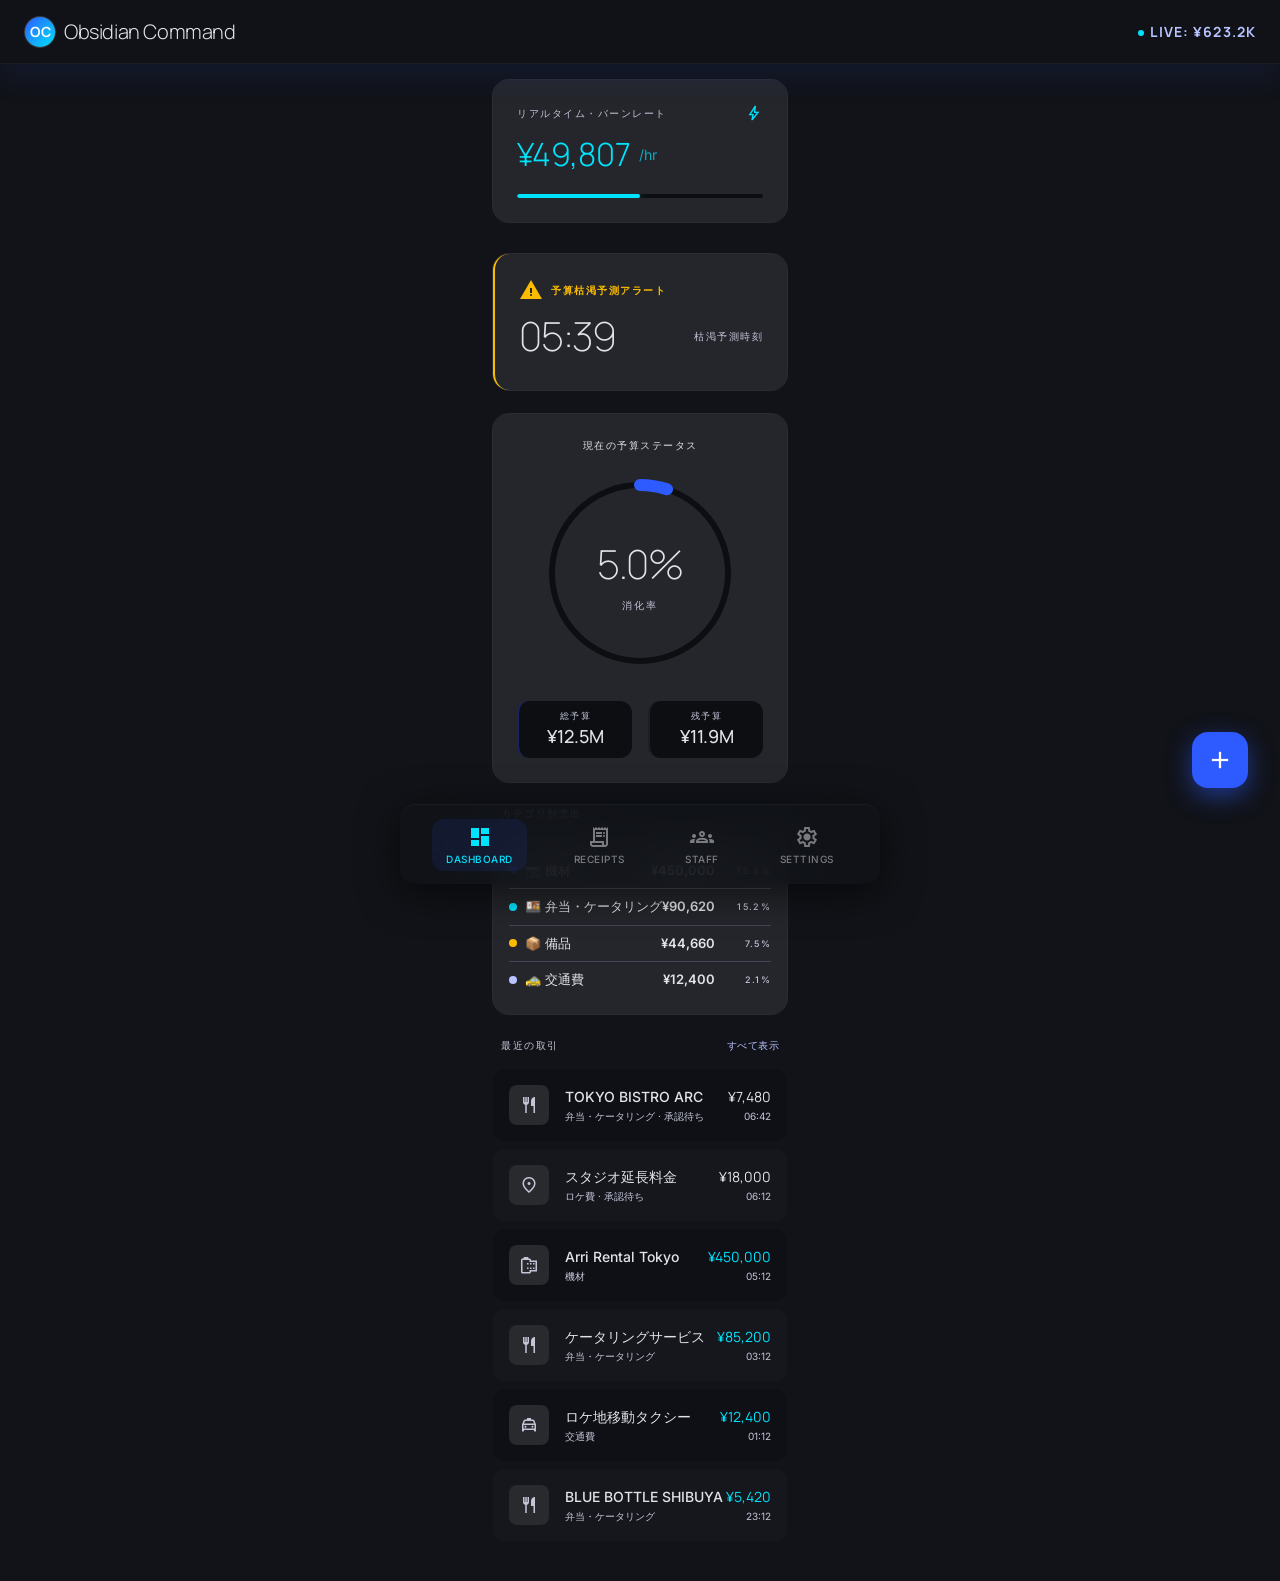
==== index.html @ d2652de2 "Initial commit: Burn Rate Tracker" ====
<!DOCTYPE html>
<html lang="ja">
<head>
  <meta charset="utf-8">
  <meta name="viewport" content="width=device-width, initial-scale=1.0, viewport-fit=cover">
  <title>Obsidian Command | バーンレート・トラッカー</title>
  <meta name="description" content="映像制作PM向けリアルタイム・バーンレート・トラッカー。撮影現場の小口現金・領収書をリアルタイム管理。">
  <meta name="theme-color" content="#111318">
  <meta name="apple-mobile-web-app-capable" content="yes">
  <meta name="apple-mobile-web-app-status-bar-style" content="black-translucent">

  <!-- Fonts -->
  <link rel="preconnect" href="https://fonts.googleapis.com">
  <link rel="preconnect" href="https://fonts.gstatic.com" crossorigin>
  <link href="https://fonts.googleapis.com/css2?family=Manrope:wght@200;300;400;500;600;700;800&family=Inter:wght@300;400;500;600;700&display=swap" rel="stylesheet">
  <link href="https://fonts.googleapis.com/css2?family=Material+Symbols+Outlined:opsz,wght,FILL,GRAD@20..48,100..700,0..1,-50..200&display=swap" rel="stylesheet">

  <link rel="stylesheet" href="style.css">
</head>
<body>
  <div class="app-shell">

    <!-- ===== Header ===== -->
    <header class="app-header" id="app-header">
      <div class="app-header__brand">
        <div class="app-header__avatar">
          <div style="width:100%;height:100%;background:linear-gradient(135deg,#2e5bff,#00e3fd);display:flex;align-items:center;justify-content:center;font-family:var(--font-headline);font-weight:700;font-size:14px;color:white;">OC</div>
        </div>
        <h1 class="app-header__title">Obsidian Command</h1>
      </div>
      <div class="app-header__live" id="header-live-total">
        LIVE: ¥0
      </div>
    </header>

    <!-- ===== Main Content ===== -->
    <main class="app-main" id="app-main">

      <!-- Dashboard Screen -->
      <section class="screen active" id="screen-dashboard"></section>

      <!-- Receipts Screen -->
      <section class="screen" id="screen-receipts"></section>

      <!-- Staff Screen -->
      <section class="screen" id="screen-staff"></section>

      <!-- Settings Screen -->
      <section class="screen" id="screen-settings"></section>

    </main>

    <!-- ===== FAB (Quick Add) ===== -->
    <button class="fab" id="fab-quick-add" aria-label="クイック追加">
      <span class="material-symbols-outlined">add</span>
    </button>

    <!-- ===== Quick Add Modal ===== -->
    <div class="modal-overlay" id="modal-quick-add">
      <div class="modal-content">
        <div class="modal-handle"></div>
        <div class="modal-header">
          <h2 class="text-headline">クイック支出入力</h2>
          <button class="btn--icon" id="modal-quick-close">
            <span class="material-symbols-outlined">close</span>
          </button>
        </div>
        <div class="space-y">
          <div class="form-group">
            <label class="form-label">
              <span class="material-symbols-outlined" style="font-size:14px;">payments</span>
              金額 (¥)
            </label>
            <input type="number" class="form-input form-input--lg" id="quick-amount" placeholder="0" inputmode="numeric">
          </div>
          <div class="form-group">
            <label class="form-label">店名・内容</label>
            <input type="text" class="form-input" id="quick-merchant" placeholder="例: カフェ、タクシー代">
          </div>
          <div class="form-group">
            <label class="form-label">カテゴリ</label>
            <div class="flex gap-sm" style="flex-wrap:wrap;" id="quick-categories">
              <button class="chip chip--success quick-cat active" data-cat="food">🍱 弁当・ケータリング</button>
              <button class="chip quick-cat" data-cat="transport">🚕 交通費</button>
              <button class="chip quick-cat" data-cat="equipment">📷 機材</button>
              <button class="chip quick-cat" data-cat="supplies">📦 備品</button>
              <button class="chip quick-cat" data-cat="venue">🏢 ロケ費</button>
              <button class="chip quick-cat" data-cat="other">📝 その他</button>
            </div>
          </div>
          <div class="form-group">
            <label class="form-label">スタッフ</label>
            <select class="form-input" id="quick-staff" style="font-size:0.875rem;">
              <option value="">-- PM直接 --</option>
            </select>
          </div>
          <button class="btn btn--primary mt-md" id="quick-submit">
            <span class="material-symbols-outlined" style="font-size:18px;">check_circle</span>
            記録する
          </button>
        </div>
      </div>
    </div>

    <!-- ===== Toast ===== -->
    <div class="toast" id="toast">
      <div class="flex items-center gap-sm">
        <span class="material-symbols-outlined color-secondary" id="toast-icon">check_circle</span>
        <span class="text-body" id="toast-message">保存しました</span>
      </div>
    </div>

    <!-- ===== Bottom Navigation ===== -->
    <nav class="nav-bottom" id="nav-bottom">
      <button class="nav-bottom__item active" data-screen="dashboard" id="nav-dashboard">
        <span class="material-symbols-outlined">dashboard</span>
        <span class="nav-bottom__label">Dashboard</span>
      </button>
      <button class="nav-bottom__item" data-screen="receipts" id="nav-receipts">
        <span class="material-symbols-outlined">receipt_long</span>
        <span class="nav-bottom__label">Receipts</span>
      </button>
      <button class="nav-bottom__item" data-screen="staff" id="nav-staff">
        <span class="material-symbols-outlined">groups</span>
        <span class="nav-bottom__label">Staff</span>
      </button>
      <button class="nav-bottom__item" data-screen="settings" id="nav-settings">
        <span class="material-symbols-outlined">settings</span>
        <span class="nav-bottom__label">Settings</span>
      </button>
    </nav>

  </div>

  <!-- Scripts -->
  <script src="store.js"></script>
  <script src="screens/dashboard.js"></script>
  <script src="screens/receipts.js"></script>
  <script src="screens/staff.js"></script>
  <script src="screens/settings.js"></script>
  <script src="app.js"></script>
</body>
</html>
---- style.css ----
/* ============================================================
   Obsidian Command - デザインシステム
   リアルタイム・バーンレート・トラッカー
   ============================================================ */

/* --- Google Fonts は index.html で読み込み --- */

/* ============================================================
   CSS Custom Properties (Design Tokens)
   ============================================================ */
:root {
  /* Surface hierarchy */
  --surface: #111318;
  --surface-dim: #111318;
  --surface-bright: #37393e;
  --surface-container-lowest: #0c0e12;
  --surface-container-low: #1a1c20;
  --surface-container: #1e2024;
  --surface-container-high: #282a2e;
  --surface-container-highest: #333539;
  --surface-variant: #333539;

  /* Primary */
  --primary: #b8c3ff;
  --primary-container: #2e5bff;
  --primary-fixed: #dde1ff;
  --primary-fixed-dim: #b8c3ff;
  --on-primary: #002388;
  --on-primary-container: #efefff;
  --on-primary-fixed: #001356;
  --on-primary-fixed-variant: #0035be;
  --inverse-primary: #124af0;

  /* Secondary (Cyan) */
  --secondary: #bdf4ff;
  --secondary-container: #00e3fd;
  --secondary-fixed: #9cf0ff;
  --secondary-fixed-dim: #00daf3;
  --on-secondary: #00363d;
  --on-secondary-container: #00616d;
  --on-secondary-fixed: #001f24;
  --on-secondary-fixed-variant: #004f58;

  /* Tertiary (Gold/Warning) */
  --tertiary: #fbbc00;
  --tertiary-container: #8c6700;
  --tertiary-fixed: #ffdfa0;
  --tertiary-fixed-dim: #fbbc00;
  --on-tertiary: #402d00;
  --on-tertiary-container: #ffeed3;
  --on-tertiary-fixed: #261a00;
  --on-tertiary-fixed-variant: #5c4300;

  /* Error */
  --error: #ffb4ab;
  --error-container: #93000a;
  --on-error: #690005;
  --on-error-container: #ffdad6;

  /* Neutral */
  --on-surface: #e2e2e8;
  --on-surface-variant: #c4c5d9;
  --on-background: #e2e2e8;
  --background: #111318;
  --outline: #8e90a2;
  --outline-variant: #434656;
  --inverse-surface: #e2e2e8;
  --inverse-on-surface: #2f3035;
  --surface-tint: #b8c3ff;

  /* Typography */
  --font-headline: 'Manrope', system-ui, sans-serif;
  --font-body: 'Inter', system-ui, sans-serif;
  --font-label: 'Inter', system-ui, sans-serif;

  /* Spacing */
  --space-xs: 4px;
  --space-sm: 8px;
  --space-md: 16px;
  --space-lg: 24px;
  --space-xl: 32px;
  --space-2xl: 48px;

  /* Radius */
  --radius-sm: 4px;
  --radius-md: 8px;
  --radius-lg: 12px;
  --radius-xl: 16px;
  --radius-full: 9999px;

  /* Transitions */
  --transition-fast: 150ms cubic-bezier(0.4, 0, 0.2, 1);
  --transition-normal: 250ms cubic-bezier(0.4, 0, 0.2, 1);
  --transition-slow: 400ms cubic-bezier(0.4, 0, 0.2, 1);

  /* Shadows */
  --shadow-glow-primary: 0 0 20px rgba(46, 91, 255, 0.3);
  --shadow-glow-secondary: 0 0 12px rgba(0, 227, 253, 0.4);
  --shadow-glow-tertiary: 0 0 12px rgba(251, 188, 0, 0.3);
  --shadow-nav: 0 -8px 24px rgba(0, 0, 0, 0.5);
  --shadow-header: 0 12px 32px rgba(46, 91, 255, 0.1);

  /* Z-index */
  --z-nav: 50;
  --z-header: 50;
  --z-modal: 100;
  --z-toast: 200;
}

/* ============================================================
   Reset & Base
   ============================================================ */
*, *::before, *::after {
  box-sizing: border-box;
  margin: 0;
  padding: 0;
}

html {
  font-size: 16px;
  -webkit-text-size-adjust: 100%;
  -webkit-font-smoothing: antialiased;
  -moz-osx-font-smoothing: grayscale;
}

body {
  font-family: var(--font-body);
  background: var(--background);
  color: var(--on-surface);
  min-height: 100dvh;
  overflow-x: hidden;
  line-height: 1.5;
}

::selection {
  background: rgba(46, 91, 255, 0.3);
  color: var(--on-primary-container);
}

img {
  max-width: 100%;
  display: block;
}

button {
  font-family: inherit;
  border: none;
  background: none;
  cursor: pointer;
  color: inherit;
}

input, select, textarea {
  font-family: inherit;
  color: inherit;
  background: none;
  border: none;
  outline: none;
}

/* ============================================================
   Typography
   ============================================================ */
.font-headline { font-family: var(--font-headline); }
.font-body { font-family: var(--font-body); }
.font-label { font-family: var(--font-label); }

.text-display {
  font-family: var(--font-headline);
  font-size: 2.5rem;
  font-weight: 200;
  letter-spacing: -0.02em;
  line-height: 1.1;
}

.text-headline-lg {
  font-family: var(--font-headline);
  font-size: 1.75rem;
  font-weight: 300;
  letter-spacing: -0.01em;
}

.text-headline {
  font-family: var(--font-headline);
  font-size: 1.25rem;
  font-weight: 300;
  letter-spacing: -0.01em;
}

.text-title {
  font-family: var(--font-headline);
  font-size: 1rem;
  font-weight: 500;
}

.text-body {
  font-family: var(--font-body);
  font-size: 0.875rem;
  font-weight: 400;
}

.text-body-sm {
  font-family: var(--font-body);
  font-size: 0.8125rem;
  font-weight: 400;
}

.text-label {
  font-family: var(--font-label);
  font-size: 0.625rem;
  font-weight: 500;
  text-transform: uppercase;
  letter-spacing: 0.15em;
}

.text-label-sm {
  font-family: var(--font-label);
  font-size: 0.5625rem;
  font-weight: 500;
  text-transform: uppercase;
  letter-spacing: 0.15em;
}

/* ============================================================
   Layout
   ============================================================ */
.app-shell {
  display: flex;
  flex-direction: column;
  min-height: 100dvh;
}

.app-header {
  position: fixed;
  top: 0;
  left: 0;
  right: 0;
  z-index: var(--z-header);
  height: 64px;
  display: flex;
  align-items: center;
  justify-content: space-between;
  padding: 0 var(--space-lg);
  background: rgba(17, 19, 24, 0.6);
  backdrop-filter: blur(20px);
  -webkit-backdrop-filter: blur(20px);
  border-bottom: 0.5px solid rgba(68, 71, 78, 0.2);
  box-shadow: var(--shadow-header);
}

.app-header__brand {
  display: flex;
  align-items: center;
  gap: var(--space-sm);
}

.app-header__avatar {
  width: 32px;
  height: 32px;
  border-radius: var(--radius-full);
  overflow: hidden;
  background: var(--surface-container-highest);
  border: 1px solid rgba(67, 70, 86, 0.3);
}

.app-header__avatar img {
  width: 100%;
  height: 100%;
  object-fit: cover;
}

.app-header__title {
  font-family: var(--font-headline);
  font-weight: 300;
  font-size: 1.25rem;
  letter-spacing: -0.02em;
  color: var(--on-surface);
}

.app-header__live {
  font-family: var(--font-headline);
  font-size: 0.875rem;
  font-weight: 700;
  letter-spacing: 0.08em;
  text-transform: uppercase;
  color: var(--primary);
}

.app-header__live::before {
  content: '';
  display: inline-block;
  width: 6px;
  height: 6px;
  border-radius: 50%;
  background: var(--secondary-container);
  margin-right: 6px;
  animation: pulse-dot 2s ease-in-out infinite;
  vertical-align: middle;
}

@keyframes pulse-dot {
  0%, 100% { opacity: 1; box-shadow: 0 0 4px var(--secondary-container); }
  50% { opacity: 0.4; box-shadow: none; }
}

.app-main {
  flex: 1;
  padding: 80px var(--space-md) 100px;
}

.screen {
  display: none;
  animation: fadeIn 0.3s ease;
}

.screen.active {
  display: block;
}

@keyframes fadeIn {
  from { opacity: 0; transform: translateY(8px); }
  to { opacity: 1; transform: translateY(0); }
}

/* ============================================================
   Bottom Navigation
   ============================================================ */
.nav-bottom {
  position: fixed;
  bottom: 0;
  left: 0;
  right: 0;
  z-index: var(--z-nav);
  height: 80px;
  display: flex;
  align-items: center;
  justify-content: space-around;
  padding: 0 var(--space-md);
  padding-bottom: env(safe-area-inset-bottom, 0);
  background: rgba(17, 19, 24, 0.8);
  backdrop-filter: blur(24px);
  -webkit-backdrop-filter: blur(24px);
  border-top: 0.5px solid rgba(68, 71, 78, 0.2);
  box-shadow: var(--shadow-nav);
  border-radius: var(--radius-xl) var(--radius-xl) 0 0;
}

.nav-bottom__item {
  display: flex;
  flex-direction: column;
  align-items: center;
  justify-content: center;
  gap: 4px;
  padding: 6px 14px;
  border-radius: var(--radius-lg);
  color: rgba(226, 226, 232, 0.5);
  transition: all var(--transition-fast);
  -webkit-tap-highlight-color: transparent;
}

.nav-bottom__item:active {
  transform: scale(0.9);
}

.nav-bottom__item.active {
  color: var(--secondary-container);
  background: rgba(46, 91, 255, 0.1);
}

.nav-bottom__item .material-symbols-outlined {
  font-size: 24px;
}

.nav-bottom__item.active .material-symbols-outlined {
  font-variation-settings: 'FILL' 1;
}

.nav-bottom__label {
  font-family: var(--font-label);
  font-size: 10px;
  font-weight: 500;
  letter-spacing: 0.05em;
  text-transform: uppercase;
}

/* ============================================================
   Glass Panel (Card Component)
   ============================================================ */
.glass-panel {
  background: rgba(51, 53, 57, 0.6);
  backdrop-filter: blur(12px);
  -webkit-backdrop-filter: blur(12px);
  outline: 0.5px solid rgba(142, 144, 162, 0.2);
  border-radius: var(--radius-xl);
  padding: var(--space-lg);
}

.glass-panel--compact {
  padding: var(--space-md);
}

.glass-panel--flush {
  padding: var(--space-md) var(--space-lg);
}

/* ============================================================
   Stat Card
   ============================================================ */
.stat-card {
  display: flex;
  flex-direction: column;
  gap: var(--space-xs);
}

.stat-card__label {
  font-family: var(--font-label);
  font-size: 10px;
  font-weight: 500;
  text-transform: uppercase;
  letter-spacing: 0.15em;
  color: var(--on-surface-variant);
}

.stat-card__value {
  font-family: var(--font-headline);
  font-size: 1.875rem;
  font-weight: 300;
  letter-spacing: -0.02em;
}

.stat-card__value--secondary {
  color: var(--secondary-container);
}

.stat-card__value--tertiary {
  color: var(--tertiary);
}

.stat-card__sub {
  font-family: var(--font-label);
  font-size: 0.875rem;
  color: rgba(0, 227, 253, 0.7);
}

/* ============================================================
   Progress Bar
   ============================================================ */
.progress-bar {
  height: 4px;
  width: 100%;
  background: var(--surface-container-lowest);
  border-radius: var(--radius-full);
  overflow: hidden;
}

.progress-bar__fill {
  height: 100%;
  border-radius: var(--radius-full);
  transition: width var(--transition-slow);
  position: relative;
}

.progress-bar__fill--primary {
  background: var(--primary-container);
  box-shadow: 0 0 8px rgba(46, 91, 255, 0.5);
}

.progress-bar__fill--secondary {
  background: var(--secondary-container);
  box-shadow: var(--shadow-glow-secondary);
}

.progress-bar__fill--tertiary {
  background: var(--tertiary);
  box-shadow: var(--shadow-glow-tertiary);
}

.progress-bar__fill--error {
  background: var(--error);
  box-shadow: 0 0 8px rgba(255, 180, 171, 0.4);
}

/* ============================================================
   Buttons
   ============================================================ */
.btn {
  display: flex;
  align-items: center;
  justify-content: center;
  gap: var(--space-sm);
  padding: 14px var(--space-lg);
  border-radius: var(--radius-lg);
  font-family: var(--font-headline);
  font-weight: 700;
  font-size: 0.875rem;
  letter-spacing: 0.03em;
  transition: all var(--transition-fast);
  -webkit-tap-highlight-color: transparent;
  width: 100%;
}

.btn:active {
  transform: scale(0.95);
}

.btn--primary {
  background: linear-gradient(135deg, var(--primary), var(--primary-container));
  color: var(--on-primary);
  box-shadow: 0 4px 20px rgba(46, 91, 255, 0.4);
}

.btn--primary:hover {
  box-shadow: 0 6px 28px rgba(46, 91, 255, 0.5);
}

.btn--outline {
  border: 0.5px solid var(--outline-variant);
  color: var(--on-surface-variant);
  font-weight: 500;
}

.btn--outline:hover {
  background: rgba(46, 91, 255, 0.1);
}

.btn--secondary {
  background: var(--secondary-container);
  color: var(--on-secondary);
  box-shadow: 0 4px 16px rgba(0, 227, 253, 0.3);
}

.btn--sm {
  padding: 8px 16px;
  font-size: 0.75rem;
}

.btn--icon {
  width: 40px;
  height: 40px;
  padding: 0;
  border-radius: var(--radius-md);
}

/* ============================================================
   Transaction Row
   ============================================================ */
.tx-row {
  display: flex;
  align-items: center;
  justify-content: space-between;
  padding: var(--space-md);
  border-radius: var(--radius-lg);
  transition: all var(--transition-fast);
  -webkit-tap-highlight-color: transparent;
}

.tx-row:nth-child(odd) {
  background: rgba(12, 14, 18, 0.5);
}

.tx-row:nth-child(even) {
  background: rgba(26, 28, 32, 0.5);
}

.tx-row:active {
  transform: scale(0.98);
}

.tx-row__left {
  display: flex;
  align-items: center;
  gap: var(--space-md);
}

.tx-row__icon {
  width: 40px;
  height: 40px;
  border-radius: var(--radius-md);
  background: var(--surface-container-high);
  display: flex;
  align-items: center;
  justify-content: center;
}

.tx-row__icon .material-symbols-outlined {
  font-size: 20px;
  color: var(--on-surface-variant);
}

.tx-row__info {
  display: flex;
  flex-direction: column;
  gap: 2px;
}

.tx-row__name {
  font-family: var(--font-body);
  font-size: 0.875rem;
  font-weight: 500;
  color: var(--on-surface);
}

.tx-row__category {
  font-family: var(--font-label);
  font-size: 10px;
  color: var(--on-surface-variant);
}

.tx-row__right {
  text-align: right;
  display: flex;
  flex-direction: column;
  gap: 2px;
}

.tx-row__amount {
  font-family: var(--font-headline);
  font-size: 0.875rem;
}

.tx-row__amount--highlight {
  color: var(--secondary-container);
}

.tx-row__time {
  font-family: var(--font-label);
  font-size: 10px;
  color: var(--on-surface-variant);
}

/* ============================================================
   Staff Card
   ============================================================ */
.staff-card {
  background: var(--surface-container);
  border-radius: var(--radius-xl);
  padding: var(--space-md) var(--space-lg);
  transition: all var(--transition-fast);
  border-left: 3px solid var(--primary-container);
}

.staff-card:active {
  transform: scale(0.98);
}

.staff-card__header {
  display: flex;
  align-items: center;
  justify-content: space-between;
  margin-bottom: var(--space-sm);
}

.staff-card__profile {
  display: flex;
  align-items: center;
  gap: var(--space-sm);
}

.staff-card__avatar {
  width: 36px;
  height: 36px;
  border-radius: var(--radius-full);
  background: var(--surface-container-high);
  display: flex;
  align-items: center;
  justify-content: center;
  color: var(--primary);
  font-family: var(--font-headline);
  font-weight: 600;
  font-size: 0.875rem;
}

.staff-card__name {
  font-family: var(--font-body);
  font-size: 0.9375rem;
  font-weight: 600;
  color: var(--on-surface);
}

.staff-card__role {
  font-family: var(--font-label);
  font-size: 10px;
  text-transform: uppercase;
  letter-spacing: 0.1em;
  color: var(--on-surface-variant);
}

.staff-card__balance {
  text-align: right;
}

.staff-card__balance-label {
  font-family: var(--font-label);
  font-size: 9px;
  text-transform: uppercase;
  letter-spacing: 0.15em;
  color: var(--on-surface-variant);
}

.staff-card__balance-value {
  font-family: var(--font-headline);
  font-size: 1.125rem;
  font-weight: 500;
  color: var(--on-surface);
}

.staff-card__footer {
  display: flex;
  align-items: center;
  justify-content: space-between;
  margin-top: var(--space-sm);
}

.staff-card__utilization-label {
  font-family: var(--font-label);
  font-size: 10px;
  text-transform: uppercase;
  letter-spacing: 0.1em;
  color: var(--on-surface-variant);
}

/* ============================================================
   Form Controls
   ============================================================ */
.form-group {
  display: flex;
  flex-direction: column;
  gap: var(--space-sm);
}

.form-label {
  font-family: var(--font-label);
  font-size: 10px;
  font-weight: 600;
  text-transform: uppercase;
  letter-spacing: 0.1em;
  color: var(--on-surface-variant);
  display: flex;
  align-items: center;
  gap: var(--space-xs);
}

.form-input {
  width: 100%;
  padding: 14px var(--space-md);
  background: var(--surface-container-lowest);
  border: 1px solid var(--outline-variant);
  border-radius: var(--radius-md);
  color: var(--on-surface);
  font-family: var(--font-headline);
  font-size: 1.125rem;
  font-weight: 500;
  transition: border-color var(--transition-fast);
}

.form-input:focus {
  border-color: var(--primary-container);
  box-shadow: 0 0 0 2px rgba(46, 91, 255, 0.15);
}

.form-input--lg {
  font-size: 1.5rem;
  font-weight: 300;
  padding: 16px var(--space-lg);
}

/* Range Slider */
.range-slider {
  -webkit-appearance: none;
  appearance: none;
  width: 100%;
  height: 4px;
  background: var(--surface-container-highest);
  border-radius: var(--radius-full);
  outline: none;
}

.range-slider::-webkit-slider-thumb {
  -webkit-appearance: none;
  appearance: none;
  width: 20px;
  height: 20px;
  border-radius: 50%;
  background: var(--primary-container);
  cursor: pointer;
  box-shadow: var(--shadow-glow-primary);
  transition: transform var(--transition-fast);
}

.range-slider::-webkit-slider-thumb:active {
  transform: scale(1.2);
}

/* Toggle */
.toggle {
  position: relative;
  width: 48px;
  height: 28px;
  background: var(--surface-container-highest);
  border-radius: var(--radius-full);
  cursor: pointer;
  transition: background var(--transition-fast);
}

.toggle.active {
  background: var(--primary-container);
}

.toggle::after {
  content: '';
  position: absolute;
  width: 22px;
  height: 22px;
  border-radius: 50%;
  background: var(--on-surface);
  top: 3px;
  left: 3px;
  transition: transform var(--transition-fast);
}

.toggle.active::after {
  transform: translateX(20px);
}

/* ============================================================
   Section Headers
   ============================================================ */
.section-header {
  display: flex;
  align-items: center;
  justify-content: space-between;
  padding: 0 var(--space-sm);
  margin-bottom: var(--space-md);
}

.section-header__title {
  font-family: var(--font-label);
  font-size: 10px;
  font-weight: 500;
  text-transform: uppercase;
  letter-spacing: 0.15em;
  color: var(--on-surface-variant);
}

.section-header__link {
  font-family: var(--font-label);
  font-size: 10px;
  color: var(--primary);
  cursor: pointer;
  text-transform: uppercase;
  letter-spacing: 0.05em;
}

.section-header__link:hover {
  text-decoration: underline;
}

/* ============================================================
   Alert/Warning Card
   ============================================================ */
.alert-card {
  border-left: 2px solid var(--tertiary);
}

.alert-card__header {
  display: flex;
  align-items: center;
  gap: var(--space-sm);
  margin-bottom: var(--space-xs);
}

.alert-card__icon {
  color: var(--tertiary);
}

.alert-card__label {
  font-family: var(--font-label);
  font-size: 10px;
  font-weight: 700;
  text-transform: uppercase;
  letter-spacing: 0.15em;
  color: var(--tertiary-fixed-dim);
}

/* ============================================================
   Ring Chart Container
   ============================================================ */
.ring-chart {
  position: relative;
  display: flex;
  align-items: center;
  justify-content: center;
}

.ring-chart__svg {
  transform: rotate(-90deg);
}

.ring-chart__center {
  position: absolute;
  display: flex;
  flex-direction: column;
  align-items: center;
  justify-content: center;
}

.ring-chart__value {
  font-family: var(--font-headline);
  font-size: 2.5rem;
  font-weight: 200;
  letter-spacing: -0.03em;
  color: var(--on-surface);
}

.ring-chart__label {
  font-family: var(--font-label);
  font-size: 10px;
  text-transform: uppercase;
  letter-spacing: 0.2em;
  color: var(--on-surface-variant);
  margin-top: 4px;
}

/* ============================================================
   Bento Grid (OCR Data)
   ============================================================ */
.bento-grid {
  display: grid;
  grid-template-columns: 1fr 1fr;
  gap: var(--space-sm);
}

.bento-grid__item {
  min-height: 100px;
  display: flex;
  flex-direction: column;
  justify-content: space-between;
}

.bento-grid__item--full {
  grid-column: 1 / -1;
  min-height: 80px;
}

/* ============================================================
   Scanner Preview
   ============================================================ */
.scanner-preview {
  aspect-ratio: 3/4;
  border-radius: var(--radius-xl);
  overflow: hidden;
  position: relative;
  display: flex;
  align-items: center;
  justify-content: center;
  padding: var(--space-sm);
}

.scanner-preview__image {
  width: 100%;
  height: 100%;
  object-fit: cover;
  border-radius: var(--radius-lg);
  opacity: 0.8;
  filter: grayscale(30%);
}

.scanner-preview__corner {
  position: absolute;
  width: 32px;
  height: 32px;
  border-color: var(--secondary-container);
  opacity: 0.5;
}

.scanner-preview__corner--tl { top: 16px; left: 16px; border-top: 2px solid; border-left: 2px solid; }
.scanner-preview__corner--tr { top: 16px; right: 16px; border-top: 2px solid; border-right: 2px solid; }
.scanner-preview__corner--bl { bottom: 16px; left: 16px; border-bottom: 2px solid; border-left: 2px solid; }
.scanner-preview__corner--br { bottom: 16px; right: 16px; border-bottom: 2px solid; border-right: 2px solid; }

/* ============================================================
   Chip / Badge
   ============================================================ */
.chip {
  display: inline-flex;
  align-items: center;
  gap: 4px;
  padding: 4px 10px;
  border-radius: var(--radius-full);
  font-family: var(--font-label);
  font-size: 10px;
  font-weight: 600;
  text-transform: uppercase;
  letter-spacing: 0.05em;
}

.chip--success {
  background: rgba(0, 227, 253, 0.15);
  color: var(--secondary-container);
}

.chip--warning {
  background: rgba(251, 188, 0, 0.15);
  color: var(--tertiary);
}

.chip--error {
  background: rgba(255, 180, 171, 0.15);
  color: var(--error);
}

/* ============================================================
   Utility Classes
   ============================================================ */
.flex { display: flex; }
.flex-col { flex-direction: column; }
.items-center { align-items: center; }
.justify-between { justify-content: space-between; }
.justify-center { justify-content: center; }
.gap-xs { gap: var(--space-xs); }
.gap-sm { gap: var(--space-sm); }
.gap-md { gap: var(--space-md); }
.gap-lg { gap: var(--space-lg); }
.text-right { text-align: right; }
.text-center { text-align: center; }
.w-full { width: 100%; }
.mt-sm { margin-top: var(--space-sm); }
.mt-md { margin-top: var(--space-md); }
.mt-lg { margin-top: var(--space-lg); }
.mb-sm { margin-bottom: var(--space-sm); }
.mb-md { margin-bottom: var(--space-md); }
.mb-lg { margin-bottom: var(--space-lg); }
.space-y > * + * { margin-top: var(--space-md); }
.space-y-sm > * + * { margin-top: var(--space-sm); }
.space-y-lg > * + * { margin-top: var(--space-lg); }

.color-primary { color: var(--primary); }
.color-secondary { color: var(--secondary-container); }
.color-tertiary { color: var(--tertiary); }
.color-error { color: var(--error); }
.color-muted { color: var(--on-surface-variant); }

/* ============================================================
   FAB (Quick Add)
   ============================================================ */
.fab {
  position: fixed;
  bottom: 96px;
  right: var(--space-md);
  width: 56px;
  height: 56px;
  border-radius: var(--radius-xl);
  background: var(--primary-container);
  color: white;
  display: flex;
  align-items: center;
  justify-content: center;
  box-shadow: 0 8px 24px rgba(46, 91, 255, 0.5);
  z-index: 40;
  transition: all var(--transition-fast);
  -webkit-tap-highlight-color: transparent;
}

.fab:active {
  transform: scale(0.9);
}

.fab .material-symbols-outlined {
  font-size: 28px;
}

/* ============================================================
   Modal / Overlay
   ============================================================ */
.modal-overlay {
  position: fixed;
  inset: 0;
  background: rgba(0, 0, 0, 0.6);
  backdrop-filter: blur(4px);
  -webkit-backdrop-filter: blur(4px);
  z-index: var(--z-modal);
  display: flex;
  align-items: flex-end;
  justify-content: center;
  opacity: 0;
  pointer-events: none;
  transition: opacity var(--transition-normal);
}

.modal-overlay.active {
  opacity: 1;
  pointer-events: auto;
}

.modal-content {
  width: 100%;
  max-width: 480px;
  max-height: 85vh;
  overflow-y: auto;
  background: var(--surface-container);
  border-radius: var(--radius-xl) var(--radius-xl) 0 0;
  padding: var(--space-lg);
  transform: translateY(100%);
  transition: transform var(--transition-normal);
}

.modal-overlay.active .modal-content {
  transform: translateY(0);
}

.modal-header {
  display: flex;
  align-items: center;
  justify-content: space-between;
  margin-bottom: var(--space-lg);
}

.modal-handle {
  width: 40px;
  height: 4px;
  border-radius: var(--radius-full);
  background: var(--outline-variant);
  margin: 0 auto var(--space-md);
}

/* ============================================================
   Toast Notification
   ============================================================ */
.toast {
  position: fixed;
  top: 80px;
  right: var(--space-md);
  left: var(--space-md);
  padding: var(--space-md) var(--space-lg);
  border-radius: var(--radius-lg);
  background: var(--surface-container-high);
  border-left: 3px solid var(--secondary-container);
  box-shadow: 0 8px 32px rgba(0, 0, 0, 0.4);
  z-index: var(--z-toast);
  transform: translateY(-120%);
  opacity: 0;
  transition: all var(--transition-normal);
}

.toast.show {
  transform: translateY(0);
  opacity: 1;
}

.toast--warning {
  border-left-color: var(--tertiary);
}

.toast--error {
  border-left-color: var(--error);
}

/* ============================================================
   Desktop / Responsive
   ============================================================ */
@media (min-width: 768px) {
  .app-main {
    max-width: 1200px;
    margin: 0 auto;
    padding: 80px var(--space-xl) 40px;
  }

  .nav-bottom {
    max-width: 480px;
    left: 50%;
    transform: translateX(-50%);
    border-radius: var(--radius-xl);
    bottom: var(--space-md);
    box-shadow: 0 8px 40px rgba(0, 0, 0, 0.6);
  }

  .bento-grid {
    gap: var(--space-md);
  }

  .modal-content {
    border-radius: var(--radius-xl);
    margin-bottom: var(--space-lg);
  }

  .fab {
    bottom: 112px;
    right: var(--space-xl);
  }
}

@media (min-width: 1024px) {
  .desktop-grid {
    display: grid;
    grid-template-columns: 1fr 1fr;
    gap: var(--space-lg);
  }

  .desktop-grid--3 {
    grid-template-columns: 1fr 1fr 1fr;
  }

  .desktop-wide {
    grid-column: 1 / -1;
  }
}

/* ============================================================
   Animations
   ============================================================ */
@keyframes shimmer {
  0% { background-position: -200% 0; }
  100% { background-position: 200% 0; }
}

@keyframes slideUp {
  from { opacity: 0; transform: translateY(20px); }
  to { opacity: 1; transform: translateY(0); }
}

@keyframes countUp {
  from { opacity: 0; transform: scale(0.8); }
  to { opacity: 1; transform: scale(1); }
}

.animate-slide-up {
  animation: slideUp 0.5s ease forwards;
}

.animate-count {
  animation: countUp 0.4s cubic-bezier(0.34, 1.56, 0.64, 1) forwards;
}

/* Stagger animations */
.stagger > *:nth-child(1) { animation-delay: 0.05s; }
.stagger > *:nth-child(2) { animation-delay: 0.1s; }
.stagger > *:nth-child(3) { animation-delay: 0.15s; }
.stagger > *:nth-child(4) { animation-delay: 0.2s; }
.stagger > *:nth-child(5) { animation-delay: 0.25s; }
.stagger > *:nth-child(6) { animation-delay: 0.3s; }

/* Scrollbar */
::-webkit-scrollbar { width: 4px; }
::-webkit-scrollbar-track { background: transparent; }
::-webkit-scrollbar-thumb { background: var(--outline-variant); border-radius: var(--radius-full); }
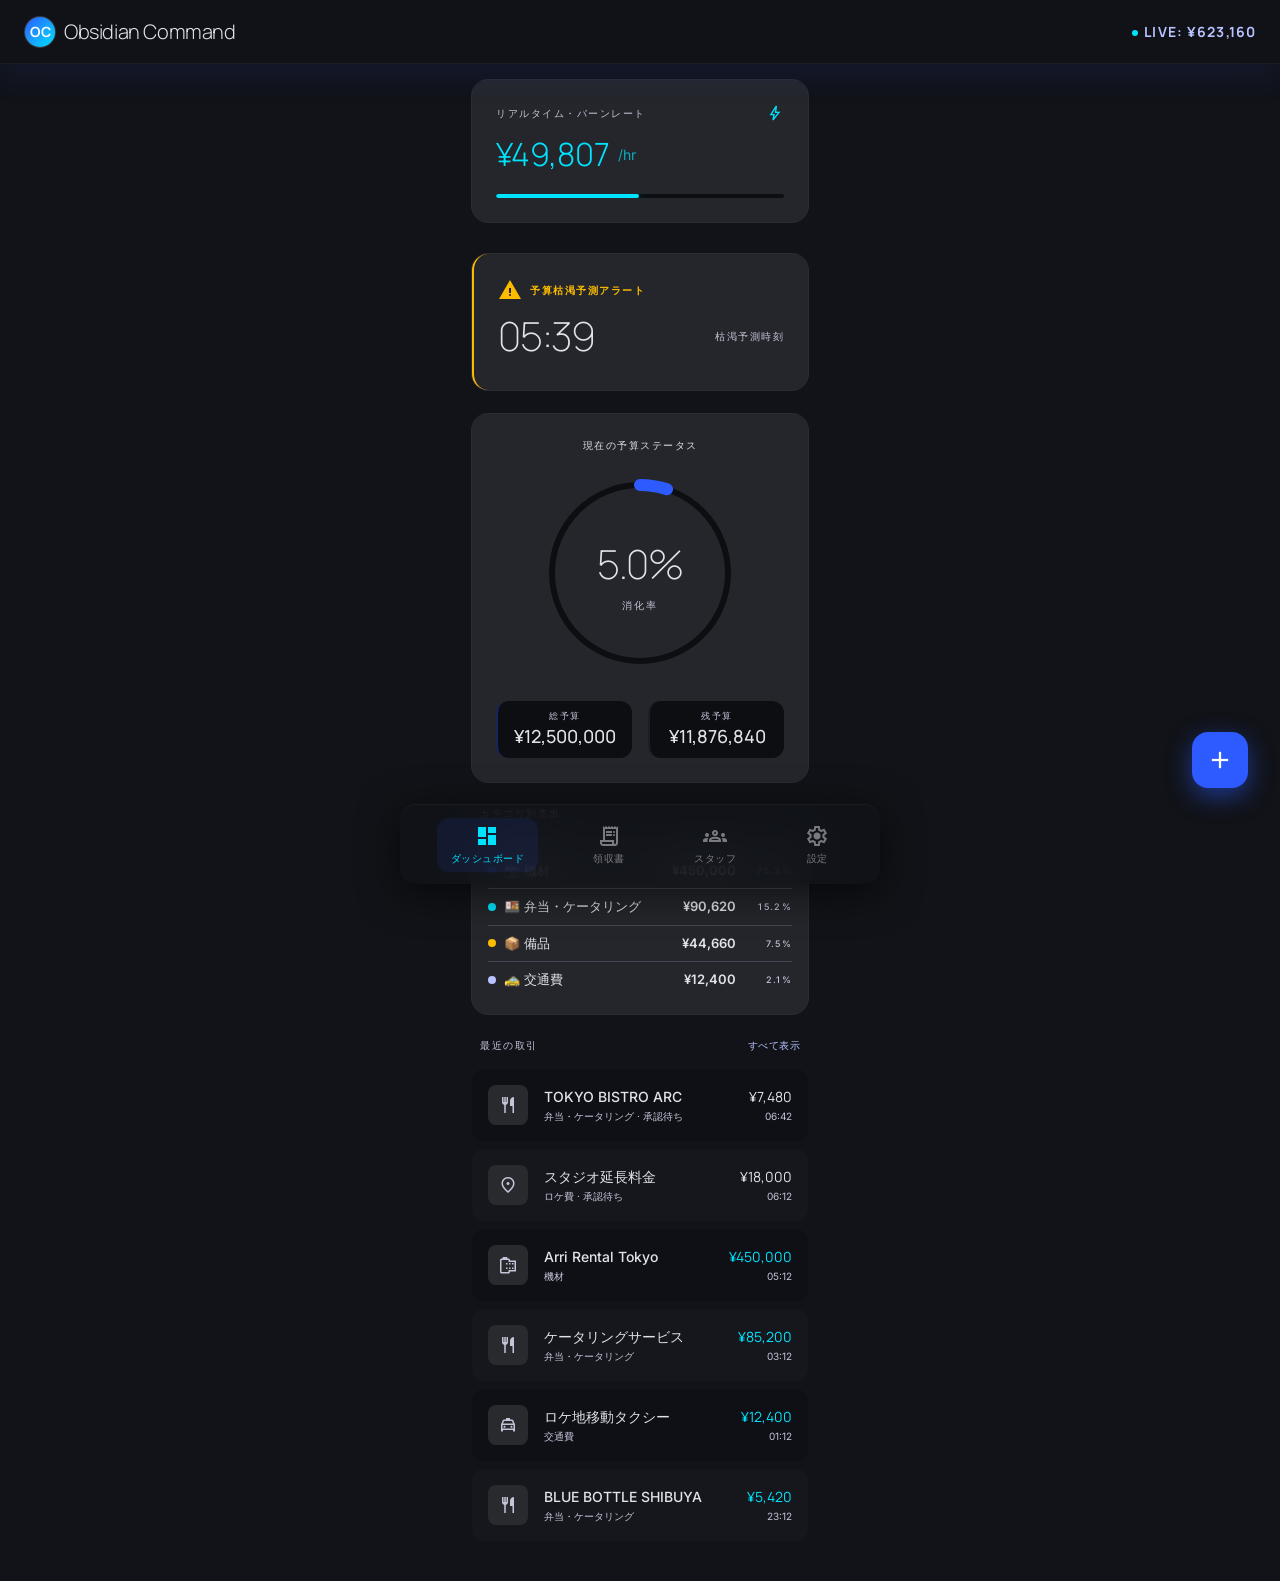
==== commit 3a4f263b: "Fix UI: translate bottom nav, remove M/k number format" ====
--- a/index.html
+++ b/index.html
@@ -16,6 +16,8 @@
   <link href="https://fonts.googleapis.com/css2?family=Material+Symbols+Outlined:opsz,wght,FILL,GRAD@20..48,100..700,0..1,-50..200&display=swap" rel="stylesheet">
 
   <link rel="stylesheet" href="style.css">
+  <link rel="manifest" href="manifest.json">
+  <link rel="apple-touch-icon" href="icon.svg">
 </head>
 <body>
   <div class="app-shell">
@@ -114,19 +116,19 @@
     <nav class="nav-bottom" id="nav-bottom">
       <button class="nav-bottom__item active" data-screen="dashboard" id="nav-dashboard">
         <span class="material-symbols-outlined">dashboard</span>
-        <span class="nav-bottom__label">Dashboard</span>
+        <span class="nav-bottom__label">ダッシュボード</span>
       </button>
       <button class="nav-bottom__item" data-screen="receipts" id="nav-receipts">
         <span class="material-symbols-outlined">receipt_long</span>
-        <span class="nav-bottom__label">Receipts</span>
+        <span class="nav-bottom__label">領収書</span>
       </button>
       <button class="nav-bottom__item" data-screen="staff" id="nav-staff">
         <span class="material-symbols-outlined">groups</span>
-        <span class="nav-bottom__label">Staff</span>
+        <span class="nav-bottom__label">スタッフ</span>
       </button>
       <button class="nav-bottom__item" data-screen="settings" id="nav-settings">
         <span class="material-symbols-outlined">settings</span>
-        <span class="nav-bottom__label">Settings</span>
+        <span class="nav-bottom__label">設定</span>
       </button>
     </nav>
 
@@ -139,5 +141,14 @@
   <script src="screens/staff.js"></script>
   <script src="screens/settings.js"></script>
   <script src="app.js"></script>
+  <script>
+    if ('serviceWorker' in navigator) {
+      window.addEventListener('load', () => {
+        navigator.serviceWorker.register('./sw.js')
+          .then(reg => console.log('SW registered'))
+          .catch(err => console.log('SW error', err));
+      });
+    }
+  </script>
 </body>
 </html>
